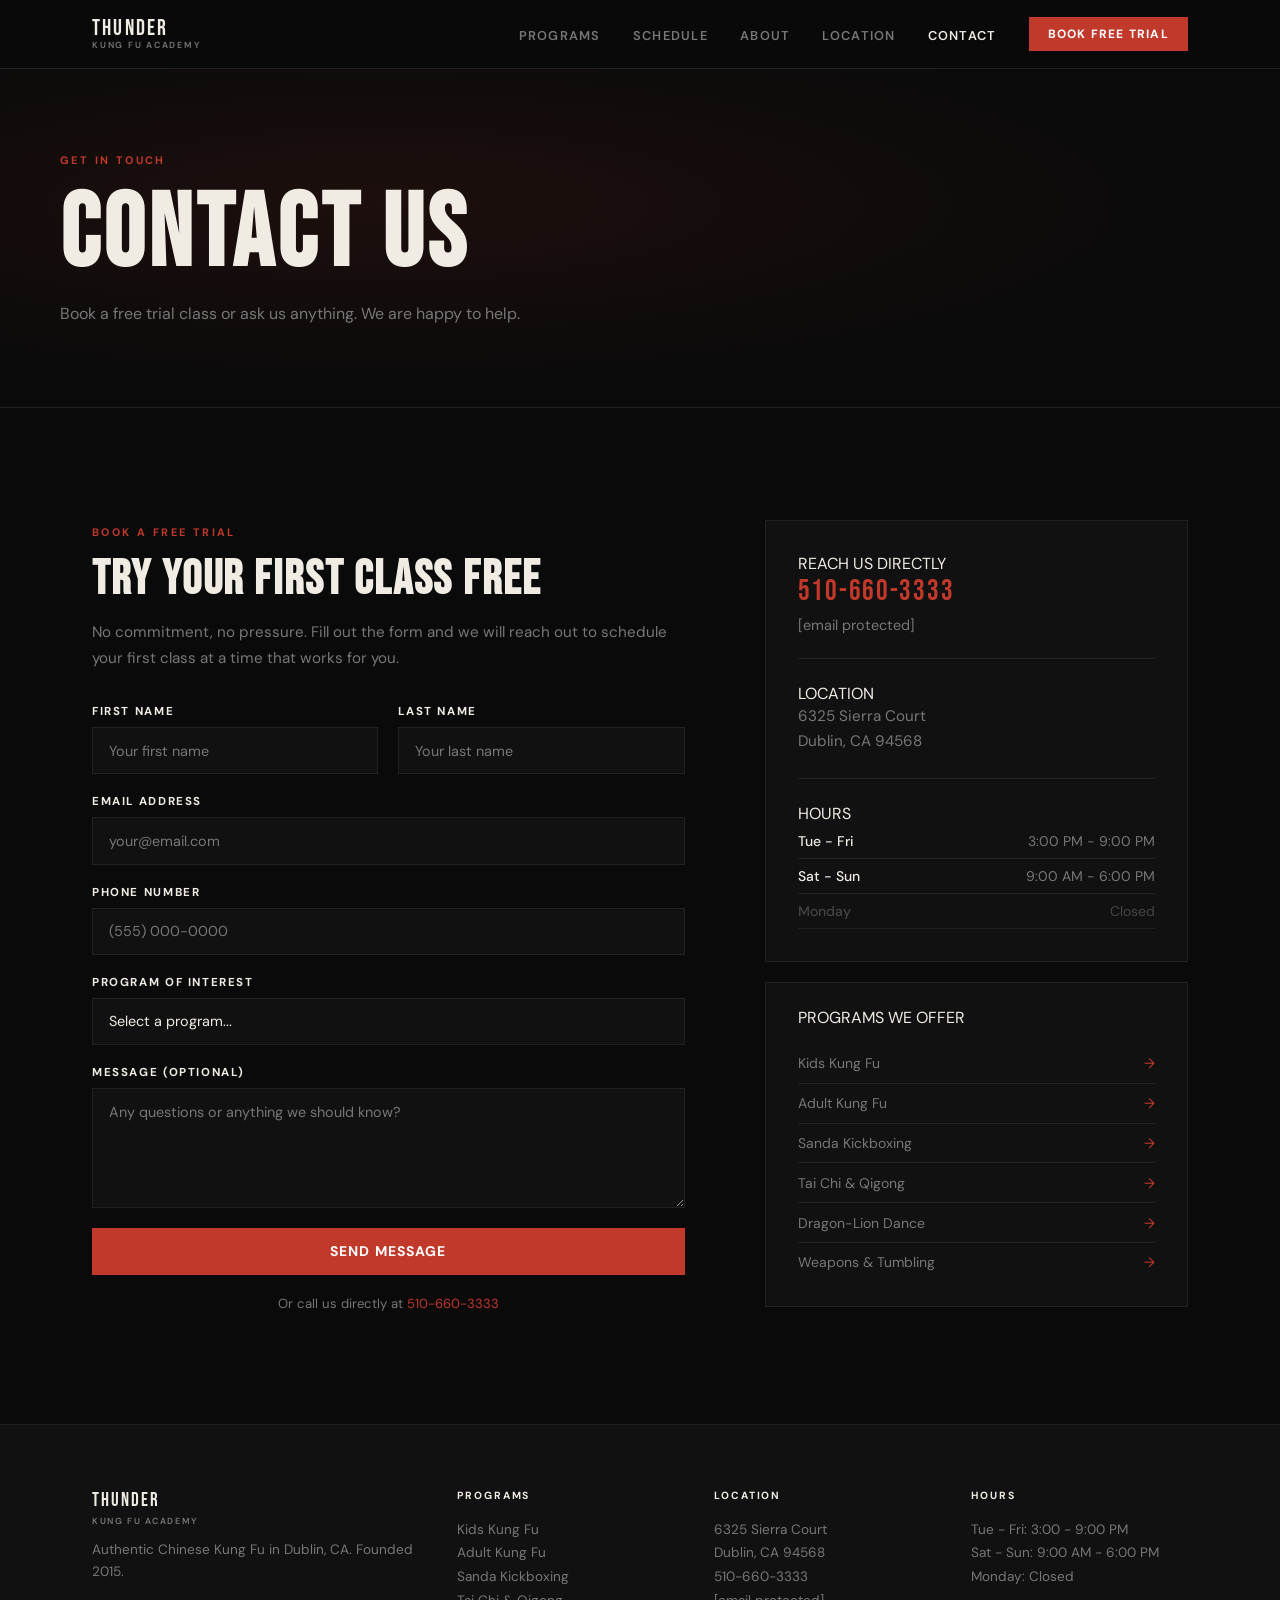
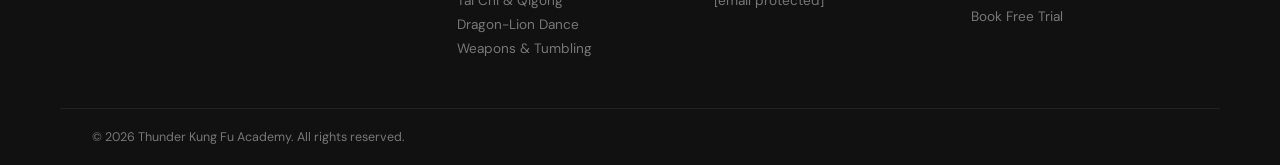
==== contact.html @ 9bc16545 "Initial Thunder Kung Fu Academy website" ====
<!DOCTYPE html>
<html lang="en">
<head>
  <meta charset="UTF-8">
  <meta name="viewport" content="width=device-width, initial-scale=1.0">
  <title>Contact | Thunder Kung Fu Academy</title>
  <meta name="description" content="Book a free trial class or get in touch with Thunder Kung Fu Academy in Dublin, CA.">
  <link rel="preconnect" href="https://fonts.googleapis.com">
  <link rel="preconnect" href="https://fonts.gstatic.com" crossorigin>
  <link href="https://fonts.googleapis.com/css2?family=Bebas+Neue&family=DM+Sans:ital,opsz,wght@0,9..40,400;0,9..40,500;0,9..40,600;0,9..40,700;1,9..40,400&display=swap" rel="stylesheet">
  <link rel="stylesheet" href="style.css">
</head>
<body>
  <nav id="navbar" class="scrolled">
    <div class="nav-container">
      <a href="index.html" class="nav-logo"><span class="logo-main">THUNDER</span><span class="logo-sub">KUNG FU ACADEMY</span></a>
      <ul class="nav-links">
        <li><a href="programs.html">Programs</a></li>
        <li><a href="schedule.html">Schedule</a></li>
        <li><a href="about.html">About</a></li>
        <li><a href="location.html">Location</a></li>
        <li><a href="contact.html" class="active">Contact</a></li>
      </ul>
      <a href="contact.html" class="nav-cta">Book Free Trial</a>
      <button class="hamburger" id="hamburger" aria-label="Open menu"><span></span><span></span><span></span></button>
    </div>
    <div class="mobile-menu" id="mobileMenu">
      <a href="programs.html">Programs</a><a href="schedule.html">Schedule</a><a href="about.html">About</a><a href="location.html">Location</a><a href="contact.html">Contact</a>
      <a href="contact.html" class="mobile-cta">Book Free Trial</a>
    </div>
  </nav>

  <section class="page-hero">
    <div class="page-hero-bg"></div>
    <div class="page-hero-content">
      <span class="eyebrow">GET IN TOUCH</span>
      <h1>Contact Us</h1>
      <p>Book a free trial class or ask us anything. We are happy to help.</p>
    </div>
  </section>

  <section class="section-pad" id="trial">
    <div class="container contact-wrap">
      <div class="contact-form-col reveal">
        <span class="eyebrow">BOOK A FREE TRIAL</span>
        <h2>Try Your First Class Free</h2>
        <p>No commitment, no pressure. Fill out the form and we will reach out to schedule your first class at a time that works for you.</p>
        <form class="contact-form" id="contactForm">
          <div class="form-row">
            <div class="form-group">
              <label for="fname">First Name</label>
              <input type="text" id="fname" name="fname" placeholder="Your first name" required>
            </div>
            <div class="form-group">
              <label for="lname">Last Name</label>
              <input type="text" id="lname" name="lname" placeholder="Your last name" required>
            </div>
          </div>
          <div class="form-group">
            <label for="email">Email Address</label>
            <input type="email" id="email" name="email" placeholder="your@email.com" required>
          </div>
          <div class="form-group">
            <label for="phone">Phone Number</label>
            <input type="tel" id="phone" name="phone" placeholder="(555) 000-0000">
          </div>
          <div class="form-group">
            <label for="program">Program of Interest</label>
            <select id="program" name="program">
              <option value="">Select a program...</option>
              <option value="kids">Kids Kung Fu (Ages 4+)</option>
              <option value="adult">Adult Kung Fu</option>
              <option value="sanda">Sanda Kickboxing</option>
              <option value="taichi">Tai Chi &amp; Qigong</option>
              <option value="dragon">Dragon-Lion Dance</option>
              <option value="weapons">Weapons &amp; Tumbling</option>
              <option value="unsure">Not sure yet</option>
            </select>
          </div>
          <div class="form-group">
            <label for="message">Message (Optional)</label>
            <textarea id="message" name="message" rows="4" placeholder="Any questions or anything we should know?"></textarea>
          </div>
          <button type="submit" class="btn-primary form-submit">Send Message</button>
          <p class="form-note">Or call us directly at <a href="tel:5106603333">510-660-3333</a></p>
        </form>
      </div>
      <div class="contact-info-col reveal">
        <div class="contact-card">
          <div class="acard-label">REACH US DIRECTLY</div>
          <a href="tel:5106603333" class="contact-phone">510-660-3333</a>
          <a href="/cdn-cgi/l/email-protection#394d514c575d5c4b524c575e5f4c795e54585055175a5654" class="contact-email"><span class="__cf_email__" data-cfemail="1d6975687379786f7668737a7b685d7a707c7471337e7270">[email&#160;protected]</span></a>
          <div class="contact-divider"></div>
          <div class="acard-label">LOCATION</div>
          <p class="contact-addr">6325 Sierra Court<br>Dublin, CA 94568</p>
          <div class="contact-divider"></div>
          <div class="acard-label">HOURS</div>
          <div class="hour-row"><span class="day">Tue - Fri</span><span class="time">3:00 PM - 9:00 PM</span></div>
          <div class="hour-row"><span class="day">Sat - Sun</span><span class="time">9:00 AM - 6:00 PM</span></div>
          <div class="hour-row closed"><span class="day">Monday</span><span class="time">Closed</span></div>
        </div>
        <div class="contact-programs">
          <div class="acard-label" style="margin-bottom:1rem;">PROGRAMS WE OFFER</div>
          <a href="programs.html" class="cp-item">Kids Kung Fu <span>&rarr;</span></a>
          <a href="programs.html" class="cp-item">Adult Kung Fu <span>&rarr;</span></a>
          <a href="programs.html" class="cp-item">Sanda Kickboxing <span>&rarr;</span></a>
          <a href="programs.html" class="cp-item">Tai Chi &amp; Qigong <span>&rarr;</span></a>
          <a href="programs.html" class="cp-item">Dragon-Lion Dance <span>&rarr;</span></a>
          <a href="programs.html" class="cp-item">Weapons &amp; Tumbling <span>&rarr;</span></a>
        </div>
      </div>
    </div>
  </section>

  <footer>
    <div class="footer-grid">
      <div class="footer-brand"><span class="logo-main">THUNDER</span><span class="logo-sub">KUNG FU ACADEMY</span><p>Authentic Chinese Kung Fu in Dublin, CA. Founded 2015.</p></div>
      <div class="footer-col"><h4>Programs</h4><a href="programs.html">Kids Kung Fu</a><a href="programs.html">Adult Kung Fu</a><a href="programs.html">Sanda Kickboxing</a><a href="programs.html">Tai Chi &amp; Qigong</a><a href="programs.html">Dragon-Lion Dance</a><a href="programs.html">Weapons &amp; Tumbling</a></div>
      <div class="footer-col"><h4>Location</h4><p>6325 Sierra Court<br>Dublin, CA 94568</p><a href="tel:5106603333">510-660-3333</a><a href="/cdn-cgi/l/email-protection#e89c809d868c8d9a839d868f8e9da88f85898184c68b8785"><span class="__cf_email__" data-cfemail="e99d819c878d8c9b829c878e8f9ca98e84888085c78a8684">[email&#160;protected]</span></a></div>
      <div class="footer-col"><h4>Hours</h4><p>Tue - Fri: 3:00 - 9:00 PM</p><p>Sat - Sun: 9:00 AM - 6:00 PM</p><p>Monday: Closed</p><a href="contact.html" style="margin-top:1rem;">Book Free Trial</a></div>
    </div>
    <div class="footer-bottom"><p>&copy; 2026 Thunder Kung Fu Academy. All rights reserved.</p></div>
  </footer>
  <script src="script.js"></script>
</body>
</html>
---- style.css ----
/* =========================================
   THUNDER KUNG FU ACADEMY - MULTI-PAGE SITE
   ========================================= */

:root {
  --bg: #0a0a0a;
  --surface: #111;
  --surface2: #161616;
  --accent: #c0392b;
  --accent2: #e74c3c;
  --text: #f0ece4;
  --muted: #777;
  --border: #222;
  --font-display: 'Bebas Neue', sans-serif;
  --font-body: 'DM Sans', sans-serif;
  --nav-h: 68px;
}

* { box-sizing: border-box; margin: 0; padding: 0; }
html { scroll-behavior: smooth; }

body {
  font-family: var(--font-body);
  background: var(--bg);
  color: var(--text);
  overflow-x: hidden;
}

img { display: block; width: 100%; height: 100%; object-fit: cover; }

.container { max-width: 1160px; margin: 0 auto; padding: 0 2rem; }
.section-pad { padding: 7rem 0; }
.dark-section { background: var(--surface); border-top: 1px solid var(--border); border-bottom: 1px solid var(--border); }
.mt-1 { margin-top: 1rem; }
.mt-2 { margin-top: 2rem; }

/* NAV */
#navbar {
  position: fixed;
  top: 0; left: 0; right: 0;
  z-index: 100;
  background: transparent;
  border-bottom: 1px solid transparent;
  transition: background 0.3s, border-color 0.3s;
}

#navbar.scrolled {
  background: rgba(10,10,10,0.97);
  border-color: var(--border);
  backdrop-filter: blur(10px);
}

.nav-container {
  max-width: 1160px;
  margin: 0 auto;
  padding: 0 2rem;
  height: var(--nav-h);
  display: flex;
  align-items: center;
  gap: 2rem;
}

.nav-logo { text-decoration: none; display: flex; flex-direction: column; line-height: 1.1; }

.logo-main { font-family: var(--font-display); font-size: 1.4rem; letter-spacing: 0.1em; color: var(--text); }
.logo-sub { font-size: 0.55rem; font-weight: 600; letter-spacing: 0.2em; color: var(--muted); text-transform: uppercase; }

.nav-links { display: flex; list-style: none; gap: 2rem; margin-left: auto; }

.nav-links a {
  text-decoration: none;
  font-size: 0.8rem;
  font-weight: 600;
  color: var(--muted);
  letter-spacing: 0.1em;
  text-transform: uppercase;
  transition: color 0.2s;
}

.nav-links a:hover,
.nav-links a.active { color: var(--text); }

.nav-cta {
  text-decoration: none;
  background: var(--accent);
  color: #fff;
  font-size: 0.75rem;
  font-weight: 700;
  letter-spacing: 0.1em;
  text-transform: uppercase;
  padding: 0.55rem 1.2rem;
  transition: background 0.2s;
  white-space: nowrap;
}

.nav-cta:hover { background: var(--accent2); }

.hamburger {
  display: none;
  flex-direction: column;
  gap: 5px;
  background: none;
  border: none;
  cursor: pointer;
  padding: 6px;
  margin-left: auto;
}

.hamburger span {
  display: block;
  width: 24px;
  height: 2px;
  background: var(--text);
  border-radius: 2px;
  transition: transform 0.3s, opacity 0.3s;
}

.mobile-menu {
  display: none;
  flex-direction: column;
  background: var(--surface);
  border-top: 1px solid var(--border);
  padding: 1rem 1.5rem 1.5rem;
}

.mobile-menu.open { display: flex; }

.mobile-menu a {
  text-decoration: none;
  color: var(--text);
  font-size: 1.1rem;
  font-weight: 600;
  padding: 0.9rem 0;
  border-bottom: 1px solid var(--border);
  letter-spacing: 0.05em;
  text-transform: uppercase;
}

.mobile-cta { color: var(--accent) !important; border-bottom: none !important; margin-top: 0.5rem; }

/* HOME HERO */
#hero {
  position: relative;
  min-height: 100vh;
  display: flex;
  align-items: center;
  padding-top: var(--nav-h);
  overflow: hidden;
}

.hero-img-wrap { position: absolute; inset: 0; z-index: 0; }

.hero-img {
  width: 100%;
  height: 100%;
  object-fit: cover;
  object-position: center;
  filter: grayscale(25%);
}

.hero-img-overlay {
  position: absolute;
  inset: 0;
  background: linear-gradient(to right, rgba(10,10,10,0.93) 45%, rgba(10,10,10,0.4) 100%);
}

.hero-content {
  position: relative;
  z-index: 2;
  max-width: 1160px;
  margin: 0 auto;
  padding: 4rem 2rem;
  width: 100%;
}

.hero-eyebrow {
  font-size: 0.72rem;
  font-weight: 600;
  letter-spacing: 0.25em;
  text-transform: uppercase;
  color: var(--accent);
  margin-bottom: 1.25rem;
  display: flex;
  align-items: center;
  gap: 0.75rem;
}

.hero-eyebrow::before { content: ''; display: inline-block; width: 28px; height: 1px; background: var(--accent); }

.hero-title {
  font-family: var(--font-display);
  font-size: clamp(4rem, 11vw, 10rem);
  line-height: 0.9;
  letter-spacing: 0.02em;
  color: var(--text);
  margin-bottom: 1.5rem;
  display: flex;
  flex-direction: column;
}

.hero-title span { display: block; }

.hero-sub {
  font-size: clamp(0.95rem, 2vw, 1.1rem);
  line-height: 1.75;
  color: rgba(240,236,228,0.75);
  max-width: 520px;
  margin-bottom: 2.5rem;
}

.hero-btns { display: flex; gap: 1rem; flex-wrap: wrap; }

.btn-primary {
  display: inline-block;
  background: var(--accent);
  color: #fff;
  text-decoration: none;
  font-weight: 700;
  font-size: 0.875rem;
  letter-spacing: 0.08em;
  text-transform: uppercase;
  padding: 0.9rem 2rem;
  transition: background 0.2s, transform 0.2s;
}

.btn-primary:hover { background: var(--accent2); transform: translateY(-2px); }

.btn-outline {
  display: inline-block;
  border: 1.5px solid rgba(255,255,255,0.25);
  color: var(--text);
  text-decoration: none;
  font-weight: 600;
  font-size: 0.875rem;
  letter-spacing: 0.08em;
  text-transform: uppercase;
  padding: 0.9rem 2rem;
  transition: border-color 0.2s;
}

.btn-outline:hover { border-color: var(--text); }

.hero-scroll {
  position: absolute;
  bottom: 2rem;
  right: 2rem;
  display: flex;
  flex-direction: column;
  align-items: center;
  gap: 0.5rem;
  z-index: 2;
}

.hero-scroll span { font-size: 0.6rem; font-weight: 700; letter-spacing: 0.2em; color: var(--muted); text-transform: uppercase; writing-mode: vertical-rl; }
.scroll-bar { width: 1px; height: 48px; background: linear-gradient(to bottom, var(--accent), transparent); }

/* INNER PAGE HERO */
.page-hero {
  position: relative;
  padding: calc(var(--nav-h) + 5rem) 2rem 5rem;
  background: var(--bg);
  border-bottom: 1px solid var(--border);
  overflow: hidden;
}

.page-hero-bg {
  position: absolute;
  inset: 0;
  background: radial-gradient(ellipse at 30% 50%, rgba(192,57,43,0.1) 0%, transparent 65%);
}

.page-hero-content { position: relative; z-index: 1; max-width: 1160px; margin: 0 auto; }

.page-hero-content h1 {
  font-family: var(--font-display);
  font-size: clamp(3rem, 8vw, 7rem);
  letter-spacing: 0.04em;
  line-height: 0.95;
  color: var(--text);
  margin: 0.5rem 0 1rem;
}

.page-hero-content p { font-size: 1rem; color: var(--muted); line-height: 1.7; max-width: 540px; }

/* SHARED */
.eyebrow { display: inline-block; font-size: 0.68rem; font-weight: 700; letter-spacing: 0.22em; text-transform: uppercase; color: var(--accent); margin-bottom: 0.75rem; }

.section-head { text-align: center; margin-bottom: 3.5rem; }
.section-head h2 { font-family: var(--font-display); font-size: clamp(2.2rem, 5vw, 3.5rem); letter-spacing: 0.05em; color: var(--text); margin-bottom: 0.75rem; }
.section-head p { font-size: 0.95rem; color: var(--muted); max-width: 440px; margin: 0 auto; line-height: 1.65; }

.section-cta { text-align: center; margin-top: 3rem; }

.check { width: 20px; height: 20px; background: var(--accent); color: #fff; border-radius: 50%; display: flex; align-items: center; justify-content: center; font-size: 0.6rem; font-weight: 700; flex-shrink: 0; }
.check-item { display: flex; align-items: center; gap: 0.75rem; font-size: 0.9rem; font-weight: 500; color: var(--text); }
.checklist { display: flex; flex-direction: column; gap: 0.65rem; }

.hour-row { display: flex; justify-content: space-between; font-size: 0.875rem; padding: 0.5rem 0; border-bottom: 1px solid var(--border); }
.day { color: var(--text); font-weight: 500; }
.time { color: var(--muted); }
.hour-row.closed .day, .hour-row.closed .time { color: var(--muted); opacity: 0.5; }

/* STATS */
#stats { background: var(--surface); border-top: 1px solid var(--border); border-bottom: 1px solid var(--border); padding: 2.5rem 2rem; }
.stats-wrap { max-width: 1160px; margin: 0 auto; display: flex; align-items: center; justify-content: center; }
.stat { flex: 1; text-align: center; padding: 0 2rem; }
.stat-row { display: flex; align-items: baseline; justify-content: center; gap: 0.1rem; }
.stat-num { font-family: var(--font-display); font-size: clamp(2.5rem, 5vw, 4rem); color: var(--text); line-height: 1; }
.stat-plus { font-family: var(--font-display); font-size: 2rem; color: var(--accent); }
.stat-text { font-family: var(--font-display); font-size: clamp(2rem, 4vw, 3.5rem); color: var(--text); line-height: 1; }
.stat-label { font-size: 0.7rem; font-weight: 600; letter-spacing: 0.15em; text-transform: uppercase; color: var(--muted); margin-top: 0.4rem; }
.stat-divider { width: 1px; height: 48px; background: var(--border); flex-shrink: 0; }

/* HOME PROGRAMS GRID */
.programs-grid { display: grid; grid-template-columns: repeat(3, 1fr); gap: 1px; background: var(--border); border: 1px solid var(--border); }

.pcard { background: var(--surface); display: flex; flex-direction: column; position: relative; overflow: hidden; transition: background 0.2s; }

.pcard::before { content: ''; position: absolute; top: 0; left: 0; width: 3px; height: 100%; background: var(--accent); transform: scaleY(0); transform-origin: bottom; transition: transform 0.3s ease; z-index: 1; }

.pcard:hover { background: var(--surface2); }
.pcard:hover::before { transform: scaleY(1); }

.pcard-img-wrap { width: 100%; height: 200px; overflow: hidden; background: var(--border); flex-shrink: 0; }
.pcard-img-wrap img { width: 100%; height: 100%; object-fit: cover; filter: grayscale(20%); transition: transform 0.4s ease; }
.pcard:hover .pcard-img-wrap img { transform: scale(1.04); }

.pcard-tag { display: inline-block; font-size: 0.62rem; font-weight: 700; letter-spacing: 0.14em; text-transform: uppercase; color: var(--accent); margin: 1.5rem 2rem 0.5rem; }
.pcard h3 { font-family: var(--font-display); font-size: 1.4rem; letter-spacing: 0.04em; color: var(--text); margin: 0 2rem 0.6rem; }
.pcard p { font-size: 0.875rem; line-height: 1.65; color: var(--muted); margin: 0 2rem 1.25rem; flex: 1; }
.pcard-link { font-size: 0.78rem; font-weight: 700; letter-spacing: 0.08em; text-transform: uppercase; color: var(--accent); text-decoration: none; margin: 0 2rem 2rem; display: inline-block; transition: letter-spacing 0.2s; }
.pcard-link:hover { letter-spacing: 0.14em; }

/* HOME ABOUT PREVIEW */
.about-preview-wrap { display: grid; grid-template-columns: 1fr 1.1fr; gap: 5rem; align-items: center; }
.about-preview-img { height: 500px; overflow: hidden; border: 1px solid var(--border); }
.about-preview-img img { width: 100%; height: 100%; object-fit: cover; filter: grayscale(15%); transition: transform 0.5s ease; }
.about-preview-img:hover img { transform: scale(1.03); }
.about-preview-text h2 { font-family: var(--font-display); font-size: clamp(2rem, 4vw, 3rem); letter-spacing: 0.04em; color: var(--text); margin-bottom: 1rem; }
.about-preview-text p { font-size: 0.95rem; line-height: 1.75; color: var(--muted); }

/* GALLERY STRIP */
.gallery-strip { display: grid; grid-template-columns: repeat(5, 1fr); height: 280px; gap: 2px; background: var(--border); }
.gstrip-item { overflow: hidden; background: var(--surface2); }
.gstrip-item img { width: 100%; height: 100%; object-fit: cover; filter: grayscale(30%); transition: transform 0.5s ease, filter 0.3s ease; }
.gstrip-item:hover img { transform: scale(1.06); filter: grayscale(0%); }

/* CTA */
#cta { position: relative; padding: 8rem 2rem; text-align: center; overflow: hidden; }
.trial-bg { position: absolute; inset: 0; background: radial-gradient(ellipse at center, rgba(192,57,43,0.2) 0%, #0a0a0a 65%); }
.trial-content { position: relative; z-index: 1; max-width: 640px; margin: 0 auto; }
.trial-content .eyebrow { margin-bottom: 0.75rem; }
.trial-content h2 { font-family: var(--font-display); font-size: clamp(2.5rem, 7vw, 5rem); letter-spacing: 0.04em; color: var(--text); margin-bottom: 1rem; }
.trial-content p { font-size: 1rem; color: var(--muted); line-height: 1.7; margin-bottom: 2.5rem; }
.trial-actions { display: flex; gap: 1rem; justify-content: center; flex-wrap: wrap; }

/* FOOTER */
footer { background: var(--surface); border-top: 1px solid var(--border); padding: 4rem 0 0; }
.footer-grid { max-width: 1160px; margin: 0 auto; padding: 0 2rem 3rem; display: grid; grid-template-columns: 1.5fr 1fr 1fr 1fr; gap: 2.5rem; }
.footer-brand .logo-main { display: block; font-family: var(--font-display); font-size: 1.2rem; letter-spacing: 0.1em; margin-bottom: 0.2rem; }
.footer-brand .logo-sub { display: block; font-size: 0.55rem; font-weight: 600; letter-spacing: 0.18em; color: var(--muted); text-transform: uppercase; margin-bottom: 0.75rem; }
.footer-brand p { font-size: 0.85rem; color: var(--muted); line-height: 1.65; }
.footer-col h4 { font-size: 0.65rem; font-weight: 700; letter-spacing: 0.18em; text-transform: uppercase; color: var(--text); margin-bottom: 1rem; }
.footer-col a, .footer-col p { display: block; font-size: 0.85rem; color: var(--muted); text-decoration: none; line-height: 1.75; transition: color 0.2s; }
.footer-col a:hover { color: var(--text); }
.footer-bottom { border-top: 1px solid var(--border); padding: 1.25rem 2rem; max-width: 1160px; margin: 0 auto; font-size: 0.78rem; color: var(--muted); }

/* PROGRAMS PAGE */
.program-block { display: grid; grid-template-columns: 1fr 1fr; gap: 5rem; align-items: center; padding: 4rem 0; }
.program-block.reverse { direction: rtl; }
.program-block.reverse > * { direction: ltr; }
.program-img { height: 420px; overflow: hidden; border: 1px solid var(--border); }
.program-img img { width: 100%; height: 100%; object-fit: cover; filter: grayscale(15%); transition: transform 0.5s ease; }
.program-img:hover img { transform: scale(1.03); }
.program-text h2 { font-family: var(--font-display); font-size: clamp(2rem, 4vw, 3rem); letter-spacing: 0.04em; color: var(--text); margin: 0.5rem 0 1rem; }
.program-text p { font-size: 0.95rem; line-height: 1.75; color: var(--muted); }
.program-details { display: flex; gap: 2rem; margin: 1.75rem 0; padding: 1.25rem 0; border-top: 1px solid var(--border); border-bottom: 1px solid var(--border); }
.pd-item { display: flex; flex-direction: column; gap: 0.2rem; }
.pd-label { font-size: 0.6rem; font-weight: 700; letter-spacing: 0.18em; text-transform: uppercase; color: var(--accent); }
.pd-item span:last-child { font-size: 0.875rem; color: var(--text); font-weight: 500; }
.program-divider { height: 1px; background: var(--border); }

/* ABOUT PAGE */
.story-wrap { display: grid; grid-template-columns: 1fr 1.1fr; gap: 5rem; align-items: start; }
.story-img { height: 500px; overflow: hidden; border: 1px solid var(--border); position: sticky; top: calc(var(--nav-h) + 2rem); }
.story-img img { width: 100%; height: 100%; object-fit: cover; filter: grayscale(15%); }
.story-text h2 { font-family: var(--font-display); font-size: clamp(2rem, 4vw, 3rem); letter-spacing: 0.04em; color: var(--text); margin-bottom: 1rem; }
.story-text p { font-size: 0.95rem; line-height: 1.75; color: var(--muted); }
.values-grid { display: grid; grid-template-columns: repeat(2, 1fr); gap: 1px; background: var(--border); border: 1px solid var(--border); margin-top: 3rem; }
.value-card { background: var(--surface2); padding: 2.5rem; transition: background 0.2s; }
.value-card:hover { background: #1c1c1c; }
.value-num { font-family: var(--font-display); font-size: 3rem; color: var(--accent); opacity: 0.3; line-height: 1; margin-bottom: 0.5rem; }
.value-card h3 { font-family: var(--font-display); font-size: 1.5rem; letter-spacing: 0.04em; color: var(--text); margin-bottom: 0.75rem; }
.value-card p { font-size: 0.9rem; line-height: 1.7; color: var(--muted); }
.facility-grid { display: grid; grid-template-columns: repeat(2, 1fr); gap: 4px; margin-top: 3rem; background: var(--border); }
.facility-img { height: 260px; overflow: hidden; background: var(--surface2); }
.facility-img img { width: 100%; height: 100%; object-fit: cover; filter: grayscale(20%); transition: transform 0.4s ease, filter 0.3s ease; }
.facility-img:hover img { transform: scale(1.04); filter: grayscale(0%); }
.facility-features { display: grid; grid-template-columns: repeat(3, 1fr); gap: 1rem; margin-top: 2rem; }
.ff-item { display: flex; align-items: center; gap: 0.75rem; font-size: 0.9rem; font-weight: 500; color: var(--text); background: var(--surface); border: 1px solid var(--border); padding: 1rem 1.25rem; }

/* LOCATION PAGE */
.location-full-wrap { display: grid; grid-template-columns: 1fr 1.5fr; gap: 4rem; align-items: start; }
.loc-block { margin-bottom: 2rem; }
.loc-tag { font-size: 0.62rem; font-weight: 800; letter-spacing: 0.2em; text-transform: uppercase; background: var(--accent); color: #fff; display: inline-block; padding: 0.3rem 0.75rem; margin-bottom: 1rem; }
.loc-address-lg { font-size: 1.1rem; line-height: 1.6; color: var(--text); font-weight: 500; margin-bottom: 1rem; }
.loc-phone-lg { display: block; font-family: var(--font-display); font-size: 2rem; letter-spacing: 0.06em; color: var(--accent); text-decoration: none; margin-bottom: 0.4rem; transition: color 0.2s; }
.loc-phone-lg:hover { color: var(--accent2); }
.loc-email-lg { display: block; font-size: 0.9rem; color: var(--muted); text-decoration: none; margin-bottom: 2rem; transition: color 0.2s; }
.loc-email-lg:hover { color: var(--text); }
.loc-hours-block h3 { font-family: var(--font-display); font-size: 1.2rem; letter-spacing: 0.06em; color: var(--text); margin-bottom: 1rem; }
.loc-actions { display: flex; gap: 1rem; flex-wrap: wrap; margin-top: 2rem; }
.location-map { height: 480px; border: 1px solid var(--border); overflow: hidden; filter: grayscale(80%) invert(92%) contrast(85%); }
.directions-grid { display: grid; grid-template-columns: repeat(3, 1fr); gap: 1.5rem; margin-top: 3rem; }
.dir-card { background: var(--surface2); border: 1px solid var(--border); padding: 2rem; transition: border-color 0.2s; }
.dir-card:hover { border-color: var(--accent); }
.dir-icon { font-size: 2rem; margin-bottom: 1rem; display: block; }
.dir-card h3 { font-family: var(--font-display); font-size: 1.3rem; letter-spacing: 0.04em; color: var(--text); margin-bottom: 0.75rem; }
.dir-card p { font-size: 0.875rem; line-height: 1.7; color: var(--muted); }

/* CONTACT PAGE */
.contact-wrap { display: grid; grid-template-columns: 1.4fr 1fr; gap: 5rem; align-items: start; }
.contact-form-col h2 { font-family: var(--font-display); font-size: clamp(2rem, 4vw, 3rem); letter-spacing: 0.04em; color: var(--text); margin-bottom: 0.75rem; }
.contact-form-col > p { font-size: 0.95rem; color: var(--muted); line-height: 1.7; margin-bottom: 2rem; }
.contact-form { display: flex; flex-direction: column; gap: 1.25rem; }
.form-row { display: grid; grid-template-columns: 1fr 1fr; gap: 1.25rem; }
.form-group { display: flex; flex-direction: column; gap: 0.5rem; }
.form-group label { font-size: 0.72rem; font-weight: 700; letter-spacing: 0.14em; text-transform: uppercase; color: var(--text); }
.form-group input,
.form-group select,
.form-group textarea { background: var(--surface); border: 1px solid var(--border); color: var(--text); font-family: var(--font-body); font-size: 0.9rem; padding: 0.85rem 1rem; outline: none; transition: border-color 0.2s; width: 100%; }
.form-group input::placeholder, .form-group textarea::placeholder { color: var(--muted); }
.form-group input:focus, .form-group select:focus, .form-group textarea:focus { border-color: var(--accent); }
.form-group select { cursor: pointer; appearance: none; }
.form-group textarea { resize: vertical; min-height: 120px; }
.form-submit { width: 100%; cursor: pointer; font-family: var(--font-body); border: none; }
.form-note { font-size: 0.82rem; color: var(--muted); text-align: center; }
.form-note a { color: var(--accent); text-decoration: none; }
.contact-card { background: var(--surface); border: 1px solid var(--border); padding: 2rem; margin-bottom: 1.25rem; }
.contact-phone { display: block; font-family: var(--font-display); font-size: 1.8rem; letter-spacing: 0.06em; color: var(--accent); text-decoration: none; margin-bottom: 0.4rem; transition: color 0.2s; }
.contact-phone:hover { color: var(--accent2); }
.contact-email { display: block; font-size: 0.9rem; color: var(--muted); text-decoration: none; margin-bottom: 0.5rem; transition: color 0.2s; }
.contact-email:hover { color: var(--text); }
.contact-divider { height: 1px; background: var(--border); margin: 1.5rem 0; }
.contact-addr { font-size: 0.95rem; line-height: 1.65; color: var(--muted); }
.contact-programs { background: var(--surface); border: 1px solid var(--border); padding: 1.5rem 2rem; }
.cp-item { display: flex; justify-content: space-between; align-items: center; font-size: 0.875rem; color: var(--muted); text-decoration: none; padding: 0.65rem 0; border-bottom: 1px solid var(--border); transition: color 0.2s; }
.cp-item:last-child { border-bottom: none; }
.cp-item:hover { color: var(--text); }
.cp-item span { color: var(--accent); }

/* ANIMATIONS */
.reveal { opacity: 0; transform: translateY(24px); transition: opacity 0.6s ease, transform 0.6s ease; }
.reveal.visible { opacity: 1; transform: translateY(0); }
.delay-1 { transition-delay: 0.1s; }
.delay-2 { transition-delay: 0.2s; }
.delay-3 { transition-delay: 0.35s; }
.delay-4 { transition-delay: 0.5s; }

/* RESPONSIVE TABLET */
@media (max-width: 960px) {
  .programs-grid { grid-template-columns: repeat(2, 1fr); }
  .about-preview-wrap { grid-template-columns: 1fr; gap: 2.5rem; }
  .about-preview-img { height: 340px; }
  .gallery-strip { grid-template-columns: repeat(3, 1fr); height: 200px; }
  .gstrip-item:nth-child(4), .gstrip-item:nth-child(5) { display: none; }
  .program-block, .program-block.reverse { grid-template-columns: 1fr; gap: 2.5rem; direction: ltr; }
  .program-img { height: 300px; }
  .story-wrap { grid-template-columns: 1fr; gap: 2.5rem; }
  .story-img { height: 340px; position: static; }
  .values-grid { grid-template-columns: 1fr; }
  .facility-features { grid-template-columns: repeat(2, 1fr); }
  .location-full-wrap { grid-template-columns: 1fr; gap: 2.5rem; }
  .location-map { height: 320px; }
  .directions-grid { grid-template-columns: 1fr; gap: 1rem; }
  .contact-wrap { grid-template-columns: 1fr; gap: 3rem; }
  .footer-grid { grid-template-columns: 1fr 1fr; gap: 2rem; }
}

/* RESPONSIVE MOBILE */
@media (max-width: 768px) {
  .nav-links, .nav-cta { display: none; }
  .hamburger { display: flex; }
  .section-pad { padding: 4rem 0; }
  .hero-content { padding: 3rem 1.5rem 4rem; }
  .hero-title { font-size: clamp(3.2rem, 16vw, 5rem); }
  .hero-sub { font-size: 0.95rem; }
  .hero-btns { flex-direction: column; }
  .btn-primary, .btn-outline { text-align: center; width: 100%; padding: 1rem; }
  .hero-scroll { display: none; }
  .page-hero { padding: calc(var(--nav-h) + 3rem) 1.5rem 3rem; }
  #stats { padding: 1.5rem 1rem; }
  .stat { padding: 0 0.75rem; }
  .stat-num { font-size: 2.2rem; }
  .stat-text { font-size: 1.8rem; }
  .stat-divider { height: 36px; }
  .programs-grid { grid-template-columns: 1fr; gap: 0; }
  .pcard-img-wrap { height: 180px; }
  .gallery-strip { grid-template-columns: repeat(2, 1fr); height: 180px; }
  .gstrip-item:nth-child(5) { display: none; }
  .values-grid { grid-template-columns: 1fr; }
  .facility-grid { grid-template-columns: 1fr; }
  .facility-img { height: 200px; }
  .facility-features { grid-template-columns: 1fr; }
  .loc-actions { flex-direction: column; }
  .loc-actions a { text-align: center; }
  .form-row { grid-template-columns: 1fr; }
  #cta { padding: 5rem 1.5rem; }
  .trial-actions { flex-direction: column; }
  .trial-actions a { text-align: center; width: 100%; }
  .footer-grid { grid-template-columns: 1fr; gap: 1.5rem; padding: 0 1.5rem 2rem; }
  .footer-bottom { padding: 1rem 1.5rem; }
}

@media (max-width: 380px) {
  .hero-title { font-size: 3rem; }
  .stats-wrap { flex-direction: column; align-items: center; gap: 1rem; }
  .stat-divider { width: 48px; height: 1px; }
  .stat { padding: 0; }
}

/* =========================================
   SUMMER CAMP SECTION
   ========================================= */

#summer-camp {
  background: var(--accent);
  padding: 0;
  overflow: hidden;
}

.sc-inner {
  max-width: 1200px;
  margin: 0 auto;
  display: grid;
  grid-template-columns: 1fr 1fr;
  min-height: 560px;
}

.sc-left {
  padding: 5rem 4rem 5rem 2rem;
  display: flex;
  flex-direction: column;
  justify-content: center;
}

.sc-left .eyebrow { color: rgba(255,255,255,0.6); margin-bottom: 0.75rem; display: block; }

.sc-left h2 {
  font-family: 'Bebas Neue', sans-serif;
  font-size: clamp(3rem, 5vw, 5rem);
  line-height: 0.95;
  color: #fff;
  margin-bottom: 1.25rem;
  letter-spacing: 0.02em;
}

.sc-left p {
  font-size: 0.95rem;
  line-height: 1.75;
  color: rgba(255,255,255,0.75);
  max-width: 420px;
  margin-bottom: 2rem;
}

.sc-details {
  display: flex;
  flex-direction: column;
  gap: 0.85rem;
  margin-bottom: 2.5rem;
  padding: 1.5rem;
  background: rgba(0,0,0,0.2);
  border-left: 3px solid rgba(255,255,255,0.3);
}

.sc-detail-item { display: flex; align-items: baseline; gap: 1rem; }

.sc-detail-label {
  font-size: 0.6rem;
  font-weight: 700;
  letter-spacing: 0.18em;
  color: rgba(255,255,255,0.5);
  min-width: 80px;
  text-transform: uppercase;
}

.sc-detail-val {
  font-size: 0.95rem;
  font-weight: 600;
  color: #fff;
  display: flex;
  align-items: center;
  gap: 0.5rem;
}

.sc-badge {
  font-size: 0.6rem;
  font-weight: 700;
  letter-spacing: 0.1em;
  text-transform: uppercase;
  background: rgba(255,255,255,0.2);
  color: #fff;
  padding: 0.2rem 0.5rem;
}

.sc-left .btn-primary {
  background: #fff;
  color: var(--accent);
  display: inline-block;
  width: fit-content;
}

.sc-left .btn-primary:hover { background: rgba(255,255,255,0.88); }

/* Right side */
.sc-right {
  background: rgba(0,0,0,0.25);
  padding: 5rem 2rem 5rem 3rem;
  display: flex;
  flex-direction: column;
  justify-content: center;
}

.sc-dates-label {
  font-size: 0.62rem;
  font-weight: 700;
  letter-spacing: 0.2em;
  color: rgba(255,255,255,0.5);
  margin-bottom: 1.25rem;
  text-transform: uppercase;
}

.sc-dates-grid {
  display: grid;
  grid-template-columns: 1fr 1fr;
  gap: 0.6rem;
  margin-bottom: 2rem;
}

.sc-date {
  background: rgba(255,255,255,0.1);
  border: 1px solid rgba(255,255,255,0.15);
  color: #fff;
  font-size: 0.85rem;
  font-weight: 600;
  padding: 0.75rem 1rem;
  transition: background 0.2s;
}

.sc-date:hover { background: rgba(255,255,255,0.18); }

.sc-cta-small {
  font-size: 0.8rem;
  font-weight: 600;
  color: rgba(255,255,255,0.6);
  text-decoration: none;
  transition: color 0.2s;
  letter-spacing: 0.04em;
}

.sc-cta-small:hover { color: #fff; }

@media (max-width: 900px) {
  .sc-inner { grid-template-columns: 1fr; }
  .sc-left { padding: 4rem 1.5rem 2rem; }
  .sc-right { padding: 2rem 1.5rem 4rem; }
  .sc-left h2 { font-size: clamp(2.5rem, 10vw, 4rem); }
}
/* =========================================
   DEDICATED SCHEDULE PAGE
   ========================================= */

.full-schedule {
  display: grid;
  grid-template-columns: repeat(3, 1fr);
  gap: 1.5rem;
  margin-top: 1rem;
}

.sched-day-block {
  background: #0d0d0d;
  border: 1px solid #1e1e1e;
  overflow: hidden;
}

.sched-day-title {
  background: var(--accent);
  color: #fff;
  font-family: 'Bebas Neue', sans-serif;
  font-size: 1.25rem;
  letter-spacing: 0.1em;
  padding: 1rem 1.5rem;
}

.sched-row {
  display: flex;
  align-items: flex-start;
  gap: 1rem;
  padding: 0.85rem 1.5rem;
  border-bottom: 1px solid #1a1a1a;
  transition: background 0.15s;
}

.sched-row:last-child { border-bottom: none; }
.sched-row:hover { background: #141414; }
.sched-row.sched-beginner { background: rgba(180,30,30,0.1); }
.sched-row.sched-beginner:hover { background: rgba(180,30,30,0.18); }

.sched-time {
  font-size: 0.72rem;
  font-weight: 700;
  color: var(--accent);
  white-space: nowrap;
  flex-shrink: 0;
  padding-top: 0.15rem;
  letter-spacing: 0.03em;
  min-width: 100px;
}

.sched-info { display: flex; flex-direction: column; gap: 0.15rem; }

.sched-name {
  font-size: 0.875rem;
  font-weight: 600;
  color: #e8e8e8;
  line-height: 1.3;
}

.sched-level {
  font-size: 0.72rem;
  color: #555;
  font-weight: 400;
}

/* LEGEND */
.sched-legend {
  display: flex;
  align-items: center;
  gap: 2rem;
  margin-top: 1.5rem;
  padding: 1rem 1.5rem;
  background: #0d0d0d;
  border: 1px solid #1e1e1e;
  width: fit-content;
}

.legend-item {
  display: flex;
  align-items: center;
  gap: 0.6rem;
  font-size: 0.78rem;
  color: #666;
}

.legend-dot {
  width: 12px;
  height: 12px;
  border-radius: 2px;
  background: #1e1e1e;
  flex-shrink: 0;
}

.legend-dot.beginner-dot { background: rgba(180,30,30,0.5); }

@media (max-width: 1100px) {
  .full-schedule { grid-template-columns: repeat(2, 1fr); }
}

@media (max-width: 700px) {
  .full-schedule { grid-template-columns: 1fr; }
  .sched-row { flex-direction: column; gap: 0.2rem; }
  .sched-time { min-width: unset; }
}
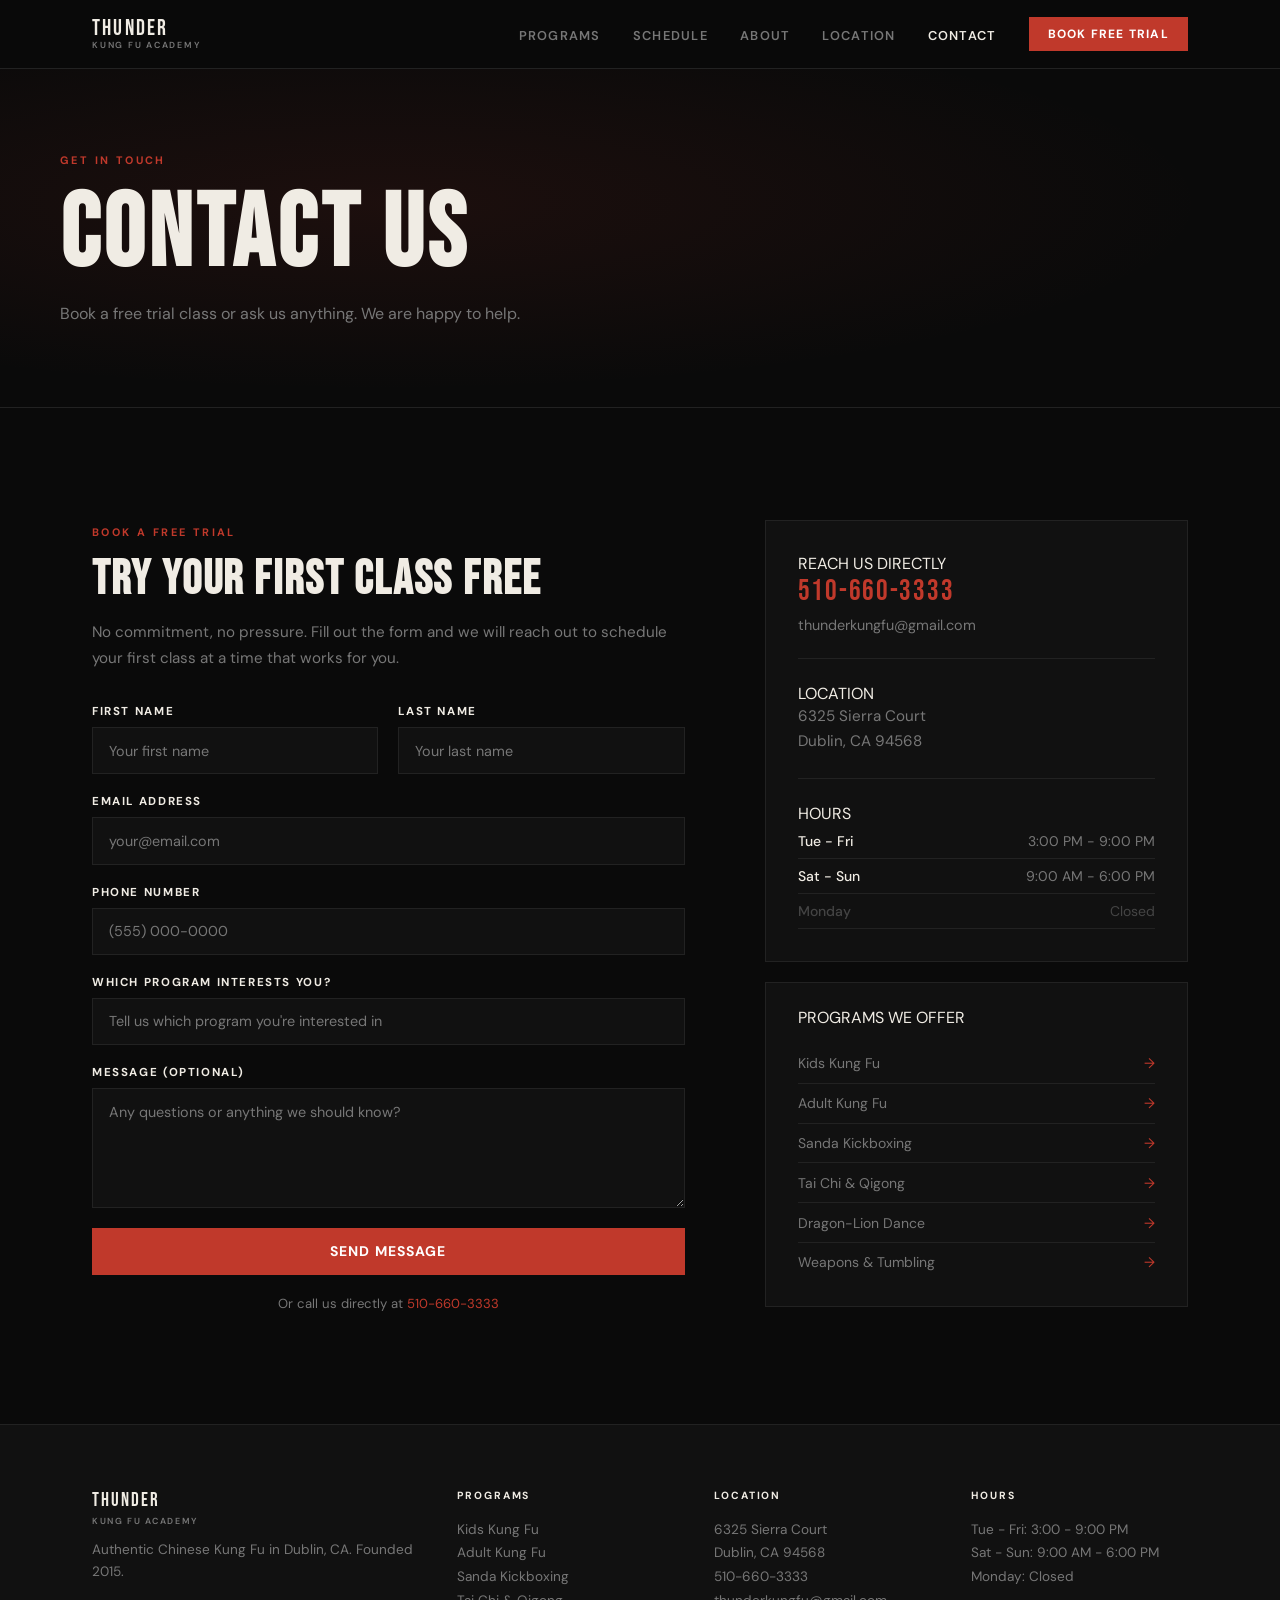
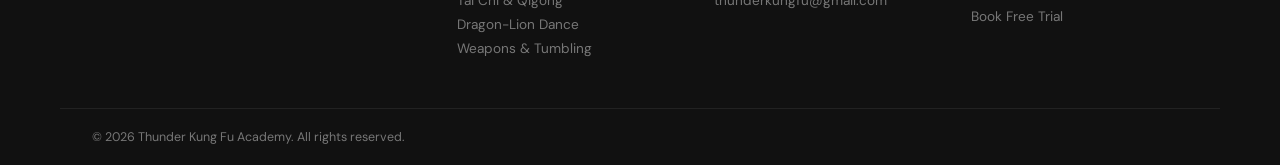
==== commit d4a91362: "Update contact form with Formspree integration and open-ended program question" ====
--- a/contact.html
+++ b/contact.html
@@ -45,7 +45,7 @@
         <span class="eyebrow">BOOK A FREE TRIAL</span>
         <h2>Try Your First Class Free</h2>
         <p>No commitment, no pressure. Fill out the form and we will reach out to schedule your first class at a time that works for you.</p>
-        <form class="contact-form" id="contactForm">
+        <form class="contact-form" action="https://formspree.io/f/mreojqqe" method="POST">
           <div class="form-row">
             <div class="form-group">
               <label for="fname">First Name</label>
@@ -65,17 +65,8 @@
             <input type="tel" id="phone" name="phone" placeholder="(555) 000-0000">
           </div>
           <div class="form-group">
-            <label for="program">Program of Interest</label>
-            <select id="program" name="program">
-              <option value="">Select a program...</option>
-              <option value="kids">Kids Kung Fu (Ages 4+)</option>
-              <option value="adult">Adult Kung Fu</option>
-              <option value="sanda">Sanda Kickboxing</option>
-              <option value="taichi">Tai Chi &amp; Qigong</option>
-              <option value="dragon">Dragon-Lion Dance</option>
-              <option value="weapons">Weapons &amp; Tumbling</option>
-              <option value="unsure">Not sure yet</option>
-            </select>
+            <label for="program">Which program interests you?</label>
+            <input type="text" id="program" name="program" placeholder="Tell us which program you're interested in">
           </div>
           <div class="form-group">
             <label for="message">Message (Optional)</label>
@@ -89,7 +80,7 @@
         <div class="contact-card">
           <div class="acard-label">REACH US DIRECTLY</div>
           <a href="tel:5106603333" class="contact-phone">510-660-3333</a>
-          <a href="/cdn-cgi/l/email-protection#394d514c575d5c4b524c575e5f4c795e54585055175a5654" class="contact-email"><span class="__cf_email__" data-cfemail="1d6975687379786f7668737a7b685d7a707c7471337e7270">[email&#160;protected]</span></a>
+          <a href="mailto:thunderkungfu@gmail.com" class="contact-email">thunderkungfu@gmail.com</a>
           <div class="contact-divider"></div>
           <div class="acard-label">LOCATION</div>
           <p class="contact-addr">6325 Sierra Court<br>Dublin, CA 94568</p>
@@ -104,9 +95,9 @@
           <a href="programs.html" class="cp-item">Kids Kung Fu <span>&rarr;</span></a>
           <a href="programs.html" class="cp-item">Adult Kung Fu <span>&rarr;</span></a>
           <a href="programs.html" class="cp-item">Sanda Kickboxing <span>&rarr;</span></a>
-          <a href="programs.html" class="cp-item">Tai Chi &amp; Qigong <span>&rarr;</span></a>
+          <a href="programs.html" class="cp-item">Tai Chi & Qigong <span>&rarr;</span></a>
           <a href="programs.html" class="cp-item">Dragon-Lion Dance <span>&rarr;</span></a>
-          <a href="programs.html" class="cp-item">Weapons &amp; Tumbling <span>&rarr;</span></a>
+          <a href="programs.html" class="cp-item">Weapons & Tumbling <span>&rarr;</span></a>
         </div>
       </div>
     </div>
@@ -115,8 +106,8 @@
   <footer>
     <div class="footer-grid">
       <div class="footer-brand"><span class="logo-main">THUNDER</span><span class="logo-sub">KUNG FU ACADEMY</span><p>Authentic Chinese Kung Fu in Dublin, CA. Founded 2015.</p></div>
-      <div class="footer-col"><h4>Programs</h4><a href="programs.html">Kids Kung Fu</a><a href="programs.html">Adult Kung Fu</a><a href="programs.html">Sanda Kickboxing</a><a href="programs.html">Tai Chi &amp; Qigong</a><a href="programs.html">Dragon-Lion Dance</a><a href="programs.html">Weapons &amp; Tumbling</a></div>
-      <div class="footer-col"><h4>Location</h4><p>6325 Sierra Court<br>Dublin, CA 94568</p><a href="tel:5106603333">510-660-3333</a><a href="/cdn-cgi/l/email-protection#e89c809d868c8d9a839d868f8e9da88f85898184c68b8785"><span class="__cf_email__" data-cfemail="e99d819c878d8c9b829c878e8f9ca98e84888085c78a8684">[email&#160;protected]</span></a></div>
+      <div class="footer-col"><h4>Programs</h4><a href="programs.html">Kids Kung Fu</a><a href="programs.html">Adult Kung Fu</a><a href="programs.html">Sanda Kickboxing</a><a href="programs.html">Tai Chi & Qigong</a><a href="programs.html">Dragon-Lion Dance</a><a href="programs.html">Weapons & Tumbling</a></div>
+      <div class="footer-col"><h4>Location</h4><p>6325 Sierra Court<br>Dublin, CA 94568</p><a href="tel:5106603333">510-660-3333</a><a href="mailto:thunderkungfu@gmail.com">thunderkungfu@gmail.com</a></div>
       <div class="footer-col"><h4>Hours</h4><p>Tue - Fri: 3:00 - 9:00 PM</p><p>Sat - Sun: 9:00 AM - 6:00 PM</p><p>Monday: Closed</p><a href="contact.html" style="margin-top:1rem;">Book Free Trial</a></div>
     </div>
     <div class="footer-bottom"><p>&copy; 2026 Thunder Kung Fu Academy. All rights reserved.</p></div>
